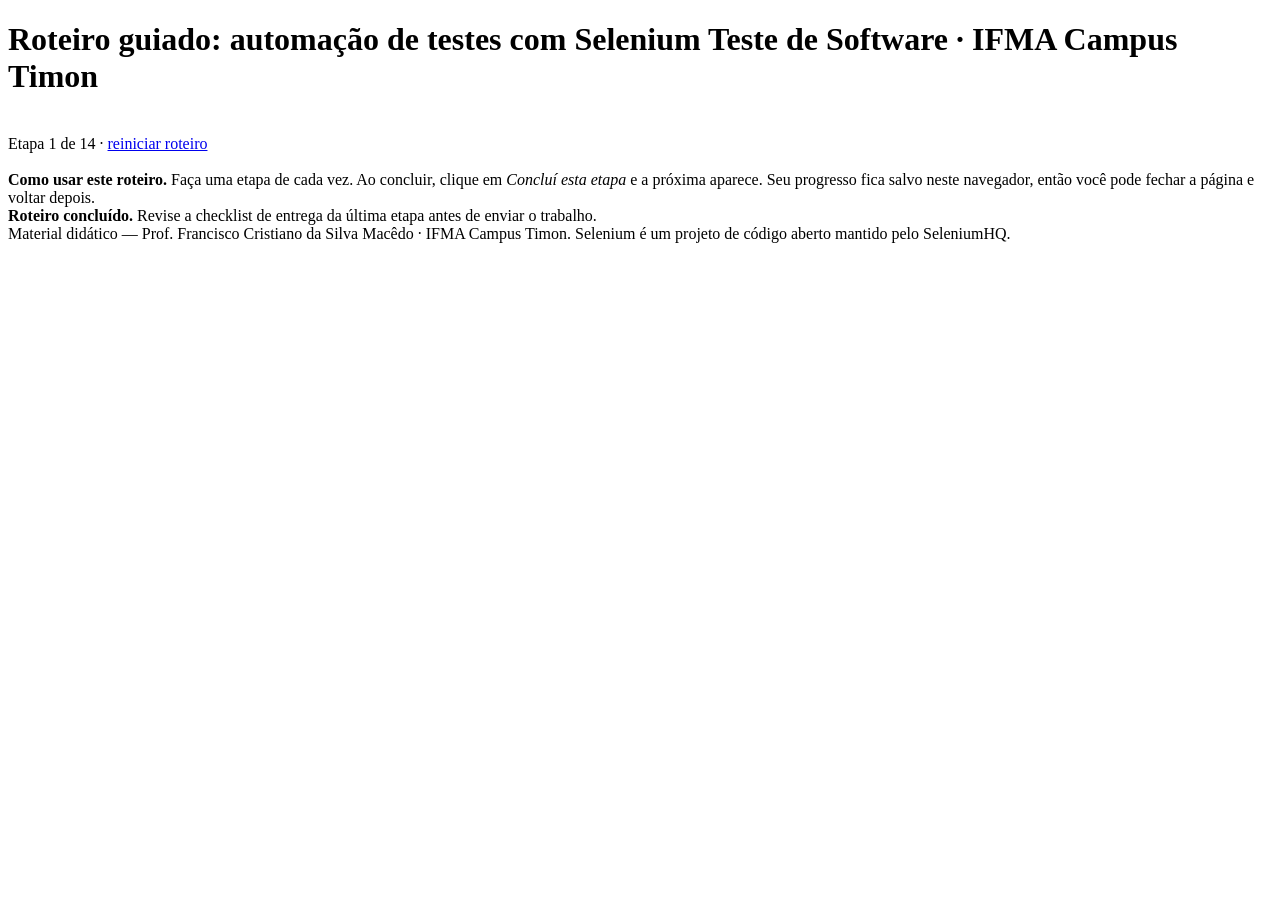
==== roteiro.html @ 69951465 "Add files via upload" ====
<!DOCTYPE html>
<html lang="pt-BR">
<head>
<meta charset="UTF-8">
<meta name="viewport" content="width=device-width, initial-scale=1.0">
<title>Roteiro guiado - Automação de testes com Selenium</title>
<link rel="stylesheet" href="assets/estilo.css">
</head>
<body>

<header class="cabecalho">
  <h1>Roteiro guiado: automação de testes com Selenium
    <span class="sub">Teste de Software &middot; IFMA Campus Timon</span>
  </h1>
  <div class="barra-usuario">
    <a href="app.html" target="_blank" rel="noopener" style="color:#fff;font-size:.85rem">Abrir aplicação-alvo &#8599;</a>
  </div>
</header>

<main class="conteudo">

  <div id="painel-progresso">
    <div class="progresso-barra"><div class="progresso-preenchido" id="progresso-preenchido"></div></div>
    <div class="progresso-texto">
      <span id="progresso-texto">Etapa 1 de 14</span>
      &middot; <a href="#" id="link-reiniciar">reiniciar roteiro</a>
    </div>
  </div>

  <div class="msg msg-info" style="margin-top:18px">
    <strong>Como usar este roteiro.</strong> Faça uma etapa de cada vez. Ao concluir, clique em
    <em>Concluí esta etapa</em> e a próxima aparece. Seu progresso fica salvo neste navegador,
    então você pode fechar a página e voltar depois.
  </div>

  <div id="etapas"></div>

  <div class="msg msg-ok oculto" id="msg-final">
    <strong>Roteiro concluído.</strong> Revise a checklist de entrega da última etapa antes de enviar o trabalho.
  </div>

  <footer class="rodape">
    Material didático &mdash; Prof. Francisco Cristiano da Silva Macêdo &middot; IFMA Campus Timon.
    Selenium é um projeto de código aberto mantido pelo SeleniumHQ.
  </footer>

</main>

<script src="assets/roteiro.js"></script>
</body>
</html>
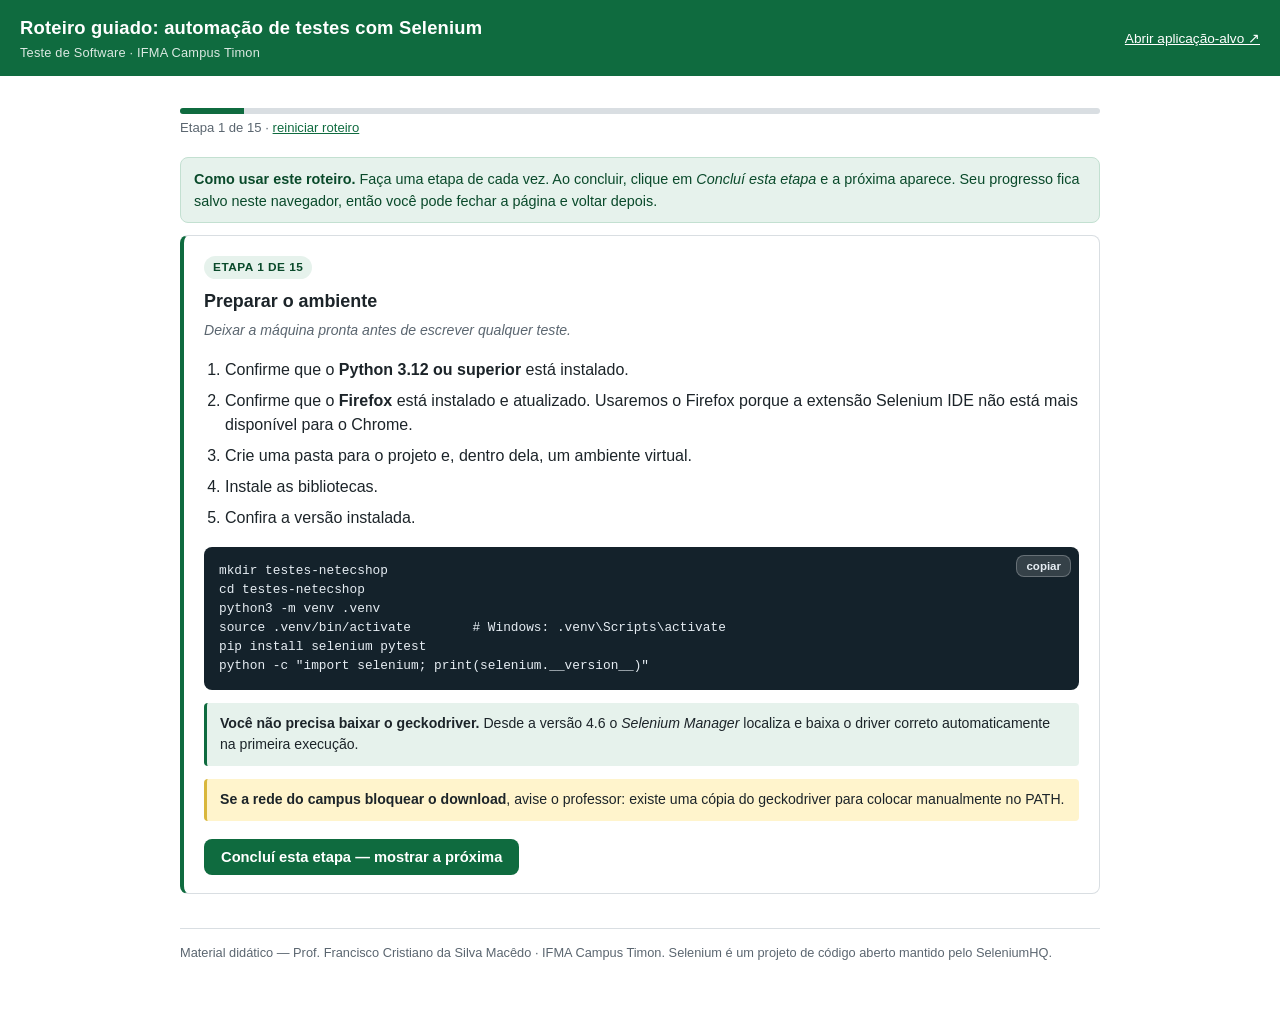
==== commit c4e6ebc2: "Add files via upload" ====
--- a/roteiro.html
+++ b/roteiro.html
@@ -22,7 +22,7 @@
   <div id="painel-progresso">
     <div class="progresso-barra"><div class="progresso-preenchido" id="progresso-preenchido"></div></div>
     <div class="progresso-texto">
-      <span id="progresso-texto">Etapa 1 de 14</span>
+      <span id="progresso-texto">Etapa 1 de 15</span>
       &middot; <a href="#" id="link-reiniciar">reiniciar roteiro</a>
     </div>
   </div>
--- a/assets/estilo.css
+++ b/assets/estilo.css
@@ -0,0 +1,331 @@
+/* NetecShop / Roteiro Selenium - IFMA Campus Timon
+   Folha de estilo compartilhada */
+
+:root {
+  --verde: #0f6b3f;
+  --verde-claro: #e6f2ec;
+  --verde-escuro: #0a4a2b;
+  --cinza: #5b6670;
+  --cinza-claro: #f4f6f7;
+  --borda: #d9dee2;
+  --texto: #1c2429;
+  --erro: #b3261e;
+  --erro-fundo: #fdecea;
+  --ok: #1a7f37;
+  --ok-fundo: #e8f5ea;
+  --amarelo: #fff4cc;
+  --radius: 8px;
+  --fonte: -apple-system, BlinkMacSystemFont, "Segoe UI", Roboto, "Helvetica Neue", Arial, sans-serif;
+  --mono: "SFMono-Regular", Consolas, "Liberation Mono", Menlo, monospace;
+}
+
+* { box-sizing: border-box; }
+
+body {
+  margin: 0;
+  font-family: var(--fonte);
+  color: var(--texto);
+  background: #fff;
+  line-height: 1.55;
+}
+
+.cabecalho {
+  background: var(--verde);
+  color: #fff;
+  padding: 14px 20px;
+  display: flex;
+  align-items: center;
+  justify-content: space-between;
+  flex-wrap: wrap;
+  gap: 10px;
+}
+
+.cabecalho h1 {
+  font-size: 1.15rem;
+  margin: 0;
+  font-weight: 600;
+  letter-spacing: .2px;
+}
+
+.cabecalho .sub {
+  font-size: .8rem;
+  opacity: .85;
+  display: block;
+  font-weight: 400;
+}
+
+.barra-usuario {
+  display: flex;
+  align-items: center;
+  gap: 14px;
+  font-size: .9rem;
+}
+
+.conteudo {
+  max-width: 960px;
+  margin: 0 auto;
+  padding: 24px 20px 60px;
+}
+
+.conteudo-estreito { max-width: 460px; }
+
+h2 { font-size: 1.25rem; margin: 0 0 4px; }
+h3 { font-size: 1rem; margin: 22px 0 8px; }
+
+.descricao { color: var(--cinza); font-size: .92rem; margin: 0 0 20px; }
+
+/* ---------- Formulários ---------- */
+
+.campo { margin-bottom: 14px; }
+
+.campo label {
+  display: block;
+  font-size: .85rem;
+  font-weight: 600;
+  margin-bottom: 5px;
+}
+
+input[type="text"],
+input[type="password"],
+input[type="email"],
+select,
+textarea {
+  width: 100%;
+  padding: 9px 11px;
+  border: 1px solid var(--borda);
+  border-radius: var(--radius);
+  font-size: .95rem;
+  font-family: inherit;
+  background: #fff;
+  color: var(--texto);
+}
+
+input:focus, select:focus, textarea:focus {
+  outline: 2px solid var(--verde);
+  outline-offset: 1px;
+  border-color: var(--verde);
+}
+
+textarea { min-height: 76px; resize: vertical; }
+
+.campo-inline { display: flex; align-items: center; gap: 8px; margin-bottom: 10px; }
+.campo-inline label { font-weight: 400; font-size: .92rem; margin: 0; }
+
+.linha { display: flex; gap: 12px; flex-wrap: wrap; }
+.linha > * { flex: 1 1 180px; }
+
+/* ---------- Botões ---------- */
+
+button {
+  font-family: inherit;
+  font-size: .92rem;
+  font-weight: 600;
+  padding: 9px 16px;
+  border-radius: var(--radius);
+  border: 1px solid transparent;
+  background: var(--verde);
+  color: #fff;
+  cursor: pointer;
+}
+
+button:hover { background: var(--verde-escuro); }
+button:disabled { opacity: .5; cursor: not-allowed; }
+
+button.secundario {
+  background: #fff;
+  color: var(--verde);
+  border-color: var(--borda);
+}
+button.secundario:hover { background: var(--cinza-claro); }
+
+button.perigo { background: #fff; color: var(--erro); border-color: #f0c9c6; }
+button.perigo:hover { background: var(--erro-fundo); }
+
+button.bloco { width: 100%; }
+
+.acoes { display: flex; gap: 10px; flex-wrap: wrap; margin-top: 18px; }
+
+/* ---------- Mensagens ---------- */
+
+.msg { padding: 10px 13px; border-radius: var(--radius); font-size: .9rem; margin: 12px 0; }
+.msg-erro { background: var(--erro-fundo); color: var(--erro); border: 1px solid #f0c9c6; }
+.msg-ok { background: var(--ok-fundo); color: var(--ok); border: 1px solid #bfe3c6; }
+.msg-info { background: var(--verde-claro); color: var(--verde-escuro); border: 1px solid #c3e0d1; }
+.msg-aviso { background: var(--amarelo); color: #6b4e00; border: 1px solid #f0dda0; }
+
+.oculto { display: none !important; }
+
+/* ---------- Carregando ---------- */
+
+.carregando { display: flex; align-items: center; gap: 9px; color: var(--cinza); font-size: .88rem; margin: 12px 0; }
+
+.spinner {
+  width: 15px; height: 15px;
+  border: 2px solid var(--borda);
+  border-top-color: var(--verde);
+  border-radius: 50%;
+  animation: girar .7s linear infinite;
+}
+
+@keyframes girar { to { transform: rotate(360deg); } }
+
+/* ---------- Produtos ---------- */
+
+.grade-produtos {
+  display: grid;
+  grid-template-columns: repeat(auto-fill, minmax(215px, 1fr));
+  gap: 14px;
+  margin-top: 6px;
+}
+
+.produto {
+  border: 1px solid var(--borda);
+  border-radius: var(--radius);
+  padding: 14px;
+  display: flex;
+  flex-direction: column;
+  gap: 6px;
+}
+
+.produto-sku { font-size: .72rem; color: var(--cinza); font-family: var(--mono); letter-spacing: .5px; }
+.produto-nome { font-weight: 600; font-size: .95rem; }
+.produto-preco { color: var(--verde); font-weight: 700; font-size: 1.05rem; margin-bottom: 6px; }
+.produto button { margin-top: auto; }
+
+.busca { display: flex; gap: 8px; margin: 16px 0 14px; }
+.busca input { flex: 1; }
+
+/* ---------- Tabela ---------- */
+
+table { width: 100%; border-collapse: collapse; margin: 12px 0; font-size: .92rem; }
+th, td { text-align: left; padding: 9px 10px; border-bottom: 1px solid var(--borda); }
+th { background: var(--cinza-claro); font-size: .8rem; text-transform: uppercase; letter-spacing: .4px; color: var(--cinza); }
+td.num, th.num { text-align: right; }
+
+.total { text-align: right; font-size: 1.1rem; font-weight: 700; margin: 10px 0; }
+
+/* ---------- Selo ---------- */
+
+.selo {
+  background: var(--amarelo);
+  border: 1px dashed #d9b73c;
+  color: #6b4e00;
+  padding: 9px 13px;
+  border-radius: var(--radius);
+  font-size: .88rem;
+  font-weight: 600;
+  margin: 14px 0;
+}
+
+/* ---------- Rodapé ---------- */
+
+.rodape {
+  border-top: 1px solid var(--borda);
+  margin-top: 34px;
+  padding-top: 14px;
+  font-size: .8rem;
+  color: var(--cinza);
+}
+
+.iframe-caixa { border: 1px solid var(--borda); border-radius: var(--radius); overflow: hidden; margin-top: 18px; }
+.iframe-caixa iframe { width: 100%; height: 180px; border: 0; display: block; }
+
+/* ---------- Roteiro ---------- */
+
+.progresso-barra {
+  height: 6px;
+  background: var(--borda);
+  border-radius: 3px;
+  overflow: hidden;
+  margin: 8px 0 4px;
+}
+.progresso-preenchido { height: 100%; background: var(--verde); width: 0; transition: width .35s ease; }
+.progresso-texto { font-size: .82rem; color: var(--cinza); }
+
+.etapa {
+  border: 1px solid var(--borda);
+  border-left: 4px solid var(--verde);
+  border-radius: var(--radius);
+  padding: 18px 20px;
+  margin-bottom: 18px;
+  background: #fff;
+}
+
+.etapa.concluida { border-left-color: #a9c9b8; background: #fafcfb; }
+
+.etapa-num {
+  display: inline-block;
+  background: var(--verde-claro);
+  color: var(--verde-escuro);
+  font-size: .74rem;
+  font-weight: 700;
+  padding: 2px 9px;
+  border-radius: 20px;
+  letter-spacing: .5px;
+  text-transform: uppercase;
+}
+
+.etapa h3 { margin: 9px 0 4px; font-size: 1.12rem; }
+.etapa .objetivo { color: var(--cinza); font-size: .88rem; margin: 0 0 14px; font-style: italic; }
+.etapa ol, .etapa ul { padding-left: 21px; }
+.etapa li { margin-bottom: 6px; }
+
+.bloco-codigo { position: relative; margin: 13px 0; }
+
+.bloco-codigo pre {
+  background: #14222b;
+  color: #e6edf3;
+  padding: 14px 15px;
+  border-radius: var(--radius);
+  overflow-x: auto;
+  font-family: var(--mono);
+  font-size: .8rem;
+  line-height: 1.5;
+  margin: 0;
+}
+
+.btn-copiar {
+  position: absolute;
+  top: 8px; right: 8px;
+  font-size: .72rem;
+  padding: 4px 9px;
+  background: rgba(255,255,255,.14);
+  border: 1px solid rgba(255,255,255,.25);
+  color: #e6edf3;
+}
+.btn-copiar:hover { background: rgba(255,255,255,.26); }
+
+code.inline {
+  background: var(--cinza-claro);
+  padding: 1px 5px;
+  border-radius: 4px;
+  font-family: var(--mono);
+  font-size: .85em;
+  color: var(--verde-escuro);
+}
+
+.dica { background: var(--verde-claro); border-left: 3px solid var(--verde); padding: 10px 13px; border-radius: 4px; font-size: .88rem; margin: 13px 0; }
+.atencao { background: var(--amarelo); border-left: 3px solid #d9b73c; padding: 10px 13px; border-radius: 4px; font-size: .88rem; margin: 13px 0; }
+
+.selo-concluida { color: var(--ok); font-weight: 600; font-size: .88rem; }
+
+.cartoes { display: grid; grid-template-columns: repeat(auto-fit, minmax(240px, 1fr)); gap: 16px; margin: 22px 0; }
+
+.cartao {
+  border: 1px solid var(--borda);
+  border-radius: var(--radius);
+  padding: 20px;
+  text-decoration: none;
+  color: var(--texto);
+  display: block;
+}
+.cartao:hover { border-color: var(--verde); background: var(--verde-claro); }
+.cartao strong { display: block; font-size: 1.05rem; margin-bottom: 6px; color: var(--verde-escuro); }
+.cartao span { font-size: .88rem; color: var(--cinza); }
+
+a { color: var(--verde); }
+
+@media (max-width: 520px) {
+  .conteudo { padding: 18px 16px 50px; }
+  .busca { flex-direction: column; }
+}
